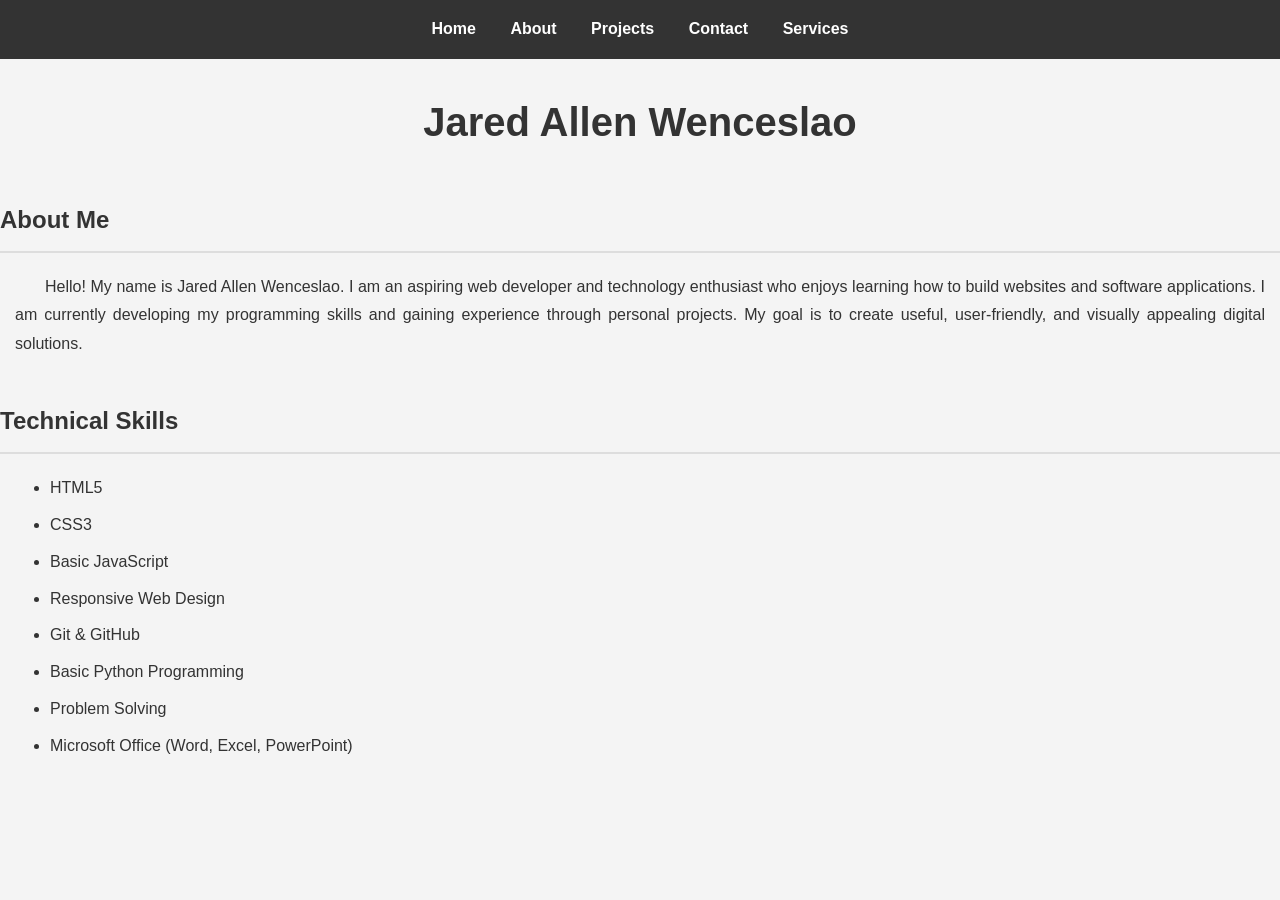
==== index.html @ 2e1726b4 "first first" ====
<!DOCTYPE html>
<html>
<head>
    <title>About Me</title>
    <link rel="stylesheet" href="style.css">
</head>
<body>

    <!-- Navigation Menu -->
    <nav>
        <a href="index.html">Home</a>
        <a href="about.html">About</a>
        <a href="projects.html">Projects</a>
        <a href="contact.html">Contact</a>
        <a href="services.html">Services</a>
    </nav>

    <!-- About Page Content -->
    <h1>Jared Allen Wenceslao</h1>

    <section>
        <h2>About Me</h2>
        <p>
            Hello! My name is Jared Allen Wenceslao. I am an aspiring web developer
            and technology enthusiast who enjoys learning how to build websites and
            software applications. I am currently developing my programming skills
            and gaining experience through personal projects. My goal is to create
            useful, user-friendly, and visually appealing digital solutions.
        </p>
    </section>

    <section>
        <h2>Technical Skills</h2>
        <ul>
            <li>HTML5</li>
            <li>CSS3</li>
            <li>Basic JavaScript</li>
            <li>Responsive Web Design</li>
            <li>Git & GitHub</li>
            <li>Basic Python Programming</li>
            <li>Problem Solving</li>
            <li>Microsoft Office (Word, Excel, PowerPoint)</li>
        </ul>
    </section>

</body>
</html>
---- style.css ----
/* =========================
General Page Styling
========================= */
body {
font-family: Arial, sans-serif;
line-height: 1.8;
margin: 0;
background-color: #f4f4f4;
color: #333;
}

/* =========================
Navigation Bar
========================= */
nav {
background-color: #333;
padding: 15px;
text-align: center;
}

nav a {
color: white;
text-decoration: none;
margin: 0 15px;
font-weight: bold;
}

nav a:hover {
color: #00bfff;
}

/* =========================
Main Content Container
========================= */
.container {
max-width: 1000px;
margin: 40px auto;
padding: 40px 70px;
background-color: white;
border-radius: 12px;
box-shadow: 0 3px 10px rgba(0, 0, 0, 0.1);
}

/* =========================
Headings
========================= */
h1 {
text-align: center;
margin-bottom: 40px;
font-size: 2.5rem;
}

h2 {
margin-top: 40px;
padding-bottom: 10px;
border-bottom: 2px solid #ddd;
}

h3 {
margin-bottom: 10px;
}

/* =========================
Paragraphs
========================= */
p {
text-indent: 30px;
text-align: justify;
margin-left: 15px;
margin-right: 15px;
}

/* =========================
Skills List
========================= */
ul {
padding-left: 50px;
margin-top: 15px;
}

li {
margin-bottom: 8px;
}

/* =========================
Project Cards
========================= */
.project {
background-color: #f9f9f9;
border-left: 5px solid #007bff;
padding: 20px;
margin: 20px 0;
border-radius: 8px;
}

.project p {
margin: 0;
text-indent: 20px;
}

/* =========================
Sections
========================= */
section {
margin-bottom: 40px;
}

.contact-item {
    background-color: #f9f9f9;
    border-left: 5px solid #007bff;
    padding: 15px 20px;
    margin: 20px 0;
    border-radius: 8px;
}

.contact-item a {
    color: #007bff;
    text-decoration: none;
    word-break: break-word;
}

.contact-item a:hover {
    text-decoration: underline;
}
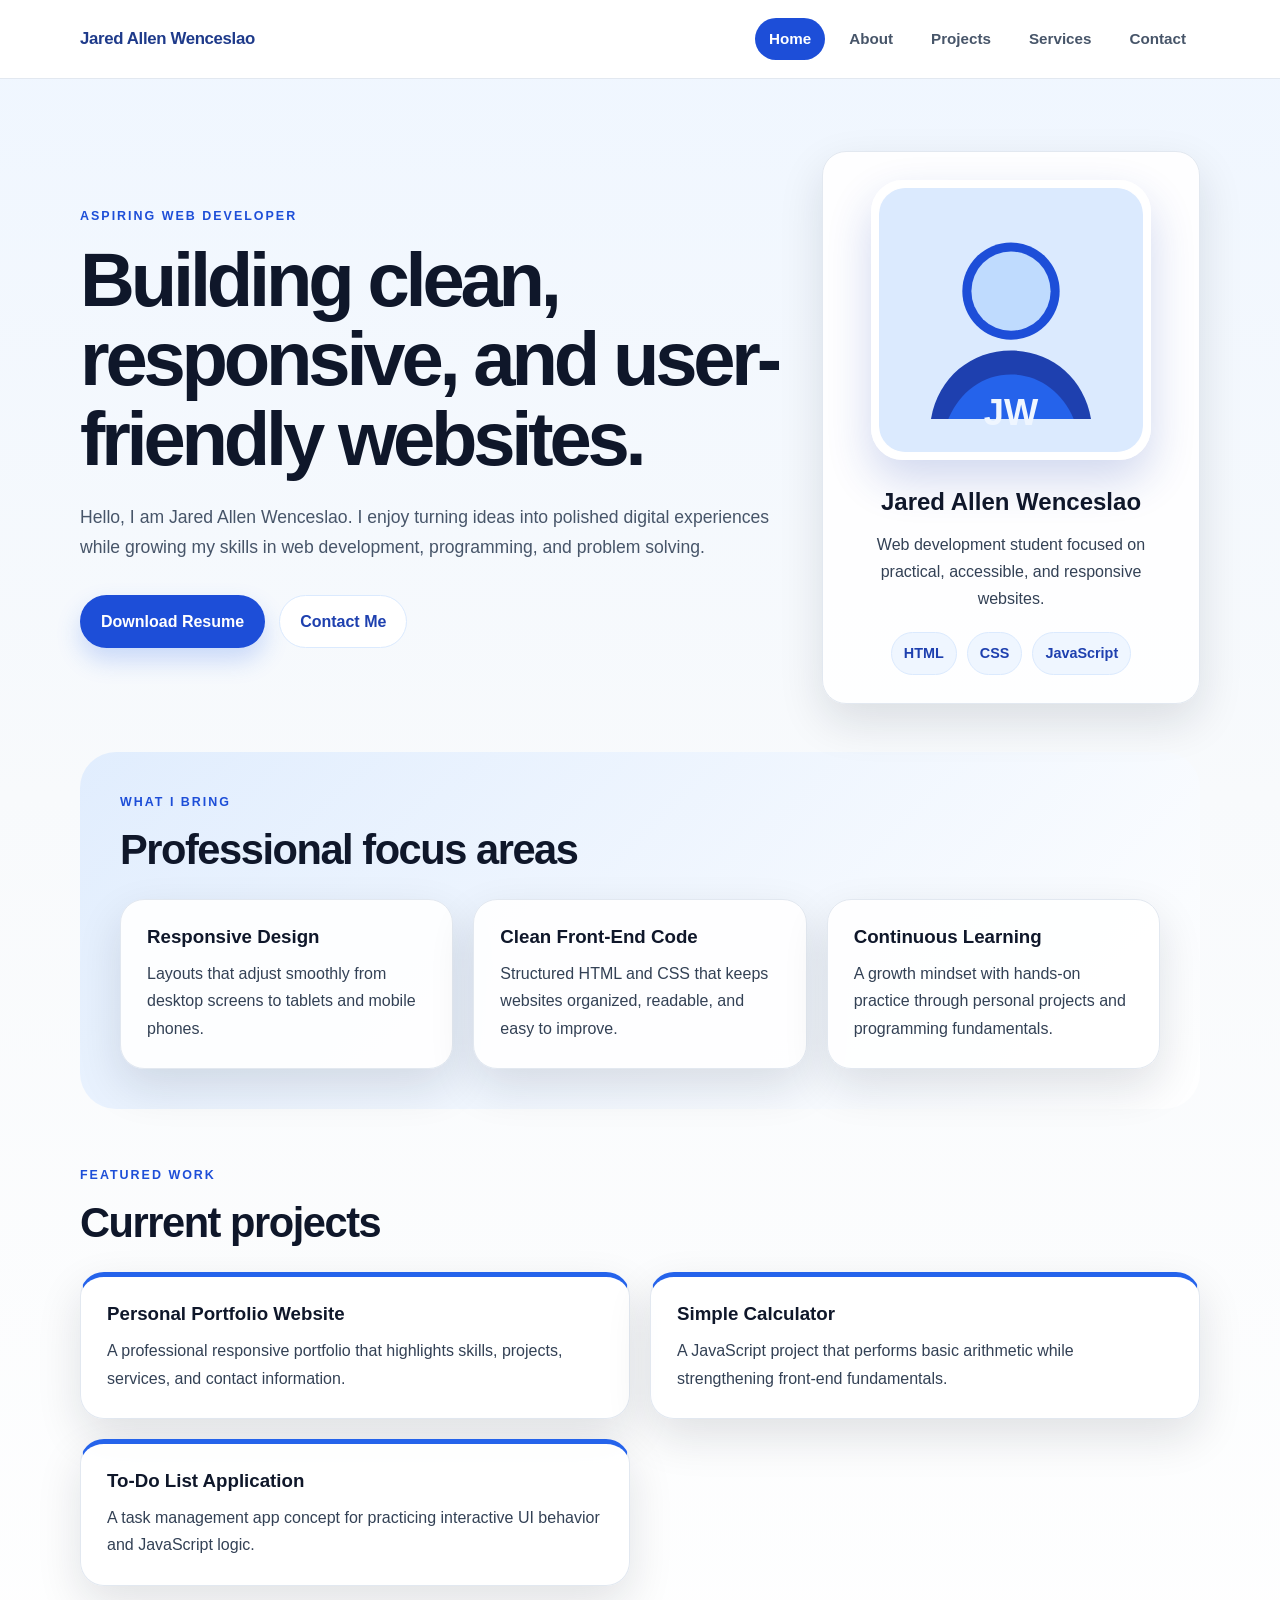
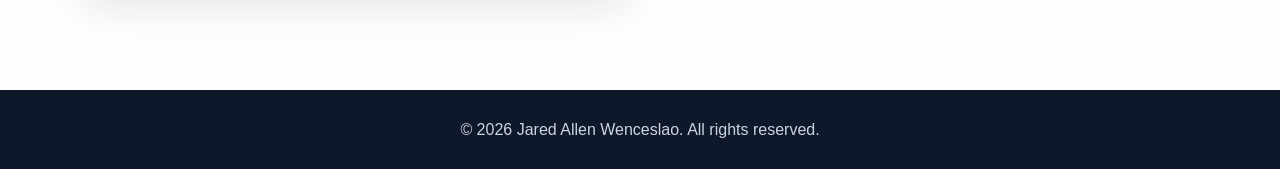
==== commit 0a8aeeb9: "Refresh portfolio with responsive professional design Co-authored-by: HEYITSJALLEN <HEYITSJALLEN@use" ====
--- a/index.html
+++ b/index.html
@@ -1,47 +1,98 @@
 <!DOCTYPE html>
-<html>
+<html lang="en">
 <head>
-    <title>About Me</title>
+    <meta charset="UTF-8">
+    <meta name="viewport" content="width=device-width, initial-scale=1.0">
+    <meta name="description" content="Professional portfolio for Jared Allen Wenceslao, aspiring web developer and technology enthusiast.">
+    <title>Jared Allen Wenceslao | Portfolio</title>
     <link rel="stylesheet" href="style.css">
 </head>
 <body>
+    <header class="site-header">
+        <nav class="navbar" aria-label="Main navigation">
+            <a class="brand" href="index.html">Jared Allen Wenceslao</a>
+            <div class="nav-links">
+                <a class="active" href="index.html">Home</a>
+                <a href="about.html">About</a>
+                <a href="projects.html">Projects</a>
+                <a href="services.html">Services</a>
+                <a href="contact.html">Contact</a>
+            </div>
+        </nav>
+    </header>
 
-    <!-- Navigation Menu -->
-    <nav>
-        <a href="index.html">Home</a>
-        <a href="about.html">About</a>
-        <a href="projects.html">Projects</a>
-        <a href="contact.html">Contact</a>
-        <a href="services.html">Services</a>
-    </nav>
+    <main>
+        <section class="hero">
+            <div class="hero-content">
+                <p class="eyebrow">Aspiring Web Developer</p>
+                <h1>Building clean, responsive, and user-friendly websites.</h1>
+                <p class="hero-copy">
+                    Hello, I am Jared Allen Wenceslao. I enjoy turning ideas into polished digital experiences
+                    while growing my skills in web development, programming, and problem solving.
+                </p>
+                <div class="button-row">
+                    <a class="button primary" href="resume.html" download="Jared-Allen-Wenceslao-Resume.html">Download Resume</a>
+                    <a class="button secondary" href="contact.html">Contact Me</a>
+                </div>
+            </div>
 
-    <!-- About Page Content -->
-    <h1>Jared Allen Wenceslao</h1>
+            <aside class="profile-card" aria-label="Profile summary">
+                <img class="profile-photo" src="profile-photo.svg" alt="Portrait of Jared Allen Wenceslao">
+                <h2>Jared Allen Wenceslao</h2>
+                <p>Web development student focused on practical, accessible, and responsive websites.</p>
+                <div class="profile-tags">
+                    <span>HTML</span>
+                    <span>CSS</span>
+                    <span>JavaScript</span>
+                </div>
+            </aside>
+        </section>
 
-    <section>
-        <h2>About Me</h2>
-        <p>
-            Hello! My name is Jared Allen Wenceslao. I am an aspiring web developer
-            and technology enthusiast who enjoys learning how to build websites and
-            software applications. I am currently developing my programming skills
-            and gaining experience through personal projects. My goal is to create
-            useful, user-friendly, and visually appealing digital solutions.
-        </p>
-    </section>
+        <section class="section section-light">
+            <div class="section-heading">
+                <p class="eyebrow">What I bring</p>
+                <h2>Professional focus areas</h2>
+            </div>
+            <div class="feature-grid">
+                <article class="feature-card">
+                    <h3>Responsive Design</h3>
+                    <p>Layouts that adjust smoothly from desktop screens to tablets and mobile phones.</p>
+                </article>
+                <article class="feature-card">
+                    <h3>Clean Front-End Code</h3>
+                    <p>Structured HTML and CSS that keeps websites organized, readable, and easy to improve.</p>
+                </article>
+                <article class="feature-card">
+                    <h3>Continuous Learning</h3>
+                    <p>A growth mindset with hands-on practice through personal projects and programming fundamentals.</p>
+                </article>
+            </div>
+        </section>
 
-    <section>
-        <h2>Technical Skills</h2>
-        <ul>
-            <li>HTML5</li>
-            <li>CSS3</li>
-            <li>Basic JavaScript</li>
-            <li>Responsive Web Design</li>
-            <li>Git & GitHub</li>
-            <li>Basic Python Programming</li>
-            <li>Problem Solving</li>
-            <li>Microsoft Office (Word, Excel, PowerPoint)</li>
-        </ul>
-    </section>
+        <section class="section">
+            <div class="section-heading">
+                <p class="eyebrow">Featured work</p>
+                <h2>Current projects</h2>
+            </div>
+            <div class="card-grid">
+                <article class="project-card">
+                    <h3>Personal Portfolio Website</h3>
+                    <p>A professional responsive portfolio that highlights skills, projects, services, and contact information.</p>
+                </article>
+                <article class="project-card">
+                    <h3>Simple Calculator</h3>
+                    <p>A JavaScript project that performs basic arithmetic while strengthening front-end fundamentals.</p>
+                </article>
+                <article class="project-card">
+                    <h3>To-Do List Application</h3>
+                    <p>A task management app concept for practicing interactive UI behavior and JavaScript logic.</p>
+                </article>
+            </div>
+        </section>
+    </main>
 
+    <footer class="site-footer">
+        <p>&copy; 2026 Jared Allen Wenceslao. All rights reserved.</p>
+    </footer>
 </body>
 </html>
--- a/style.css
+++ b/style.css
@@ -1,124 +1,544 @@
-/* =========================
-General Page Styling
-========================= */
+:root {
+    --blue-950: #0f172a;
+    --blue-900: #1e3a8a;
+    --blue-800: #1e40af;
+    --blue-700: #1d4ed8;
+    --blue-600: #2563eb;
+    --blue-100: #dbeafe;
+    --blue-50: #eff6ff;
+    --slate-700: #334155;
+    --slate-600: #475569;
+    --slate-200: #e2e8f0;
+    --white: #ffffff;
+    --shadow: 0 18px 45px rgba(15, 23, 42, 0.12);
+    --radius: 24px;
+}
+
+* {
+    box-sizing: border-box;
+}
+
+html {
+    scroll-behavior: smooth;
+}
+
 body {
-font-family: Arial, sans-serif;
-line-height: 1.8;
-margin: 0;
-background-color: #f4f4f4;
-color: #333;
-}
-
-/* =========================
-Navigation Bar
-========================= */
-nav {
-background-color: #333;
-padding: 15px;
-text-align: center;
-}
-
-nav a {
-color: white;
-text-decoration: none;
-margin: 0 15px;
-font-weight: bold;
-}
-
-nav a:hover {
-color: #00bfff;
-}
-
-/* =========================
-Main Content Container
-========================= */
-.container {
-max-width: 1000px;
-margin: 40px auto;
-padding: 40px 70px;
-background-color: white;
-border-radius: 12px;
-box-shadow: 0 3px 10px rgba(0, 0, 0, 0.1);
-}
-
-/* =========================
-Headings
-========================= */
-h1 {
-text-align: center;
-margin-bottom: 40px;
-font-size: 2.5rem;
-}
-
-h2 {
-margin-top: 40px;
-padding-bottom: 10px;
-border-bottom: 2px solid #ddd;
-}
-
-h3 {
-margin-bottom: 10px;
-}
-
-/* =========================
-Paragraphs
-========================= */
-p {
-text-indent: 30px;
-text-align: justify;
-margin-left: 15px;
-margin-right: 15px;
-}
-
-/* =========================
-Skills List
-========================= */
-ul {
-padding-left: 50px;
-margin-top: 15px;
-}
-
-li {
-margin-bottom: 8px;
-}
-
-/* =========================
-Project Cards
-========================= */
-.project {
-background-color: #f9f9f9;
-border-left: 5px solid #007bff;
-padding: 20px;
-margin: 20px 0;
-border-radius: 8px;
-}
-
-.project p {
-margin: 0;
-text-indent: 20px;
-}
-
-/* =========================
-Sections
-========================= */
-section {
-margin-bottom: 40px;
-}
-
+    margin: 0;
+    font-family: Arial, Helvetica, sans-serif;
+    line-height: 1.7;
+    color: var(--slate-700);
+    background: linear-gradient(180deg, var(--blue-50) 0%, #f8fafc 45%, var(--white) 100%);
+}
+
+a {
+    color: inherit;
+}
+
+img {
+    display: block;
+    max-width: 100%;
+}
+
+.site-header {
+    position: sticky;
+    top: 0;
+    z-index: 10;
+    background: rgba(255, 255, 255, 0.95);
+    border-bottom: 1px solid var(--slate-200);
+    backdrop-filter: blur(12px);
+}
+
+.navbar {
+    display: flex;
+    align-items: center;
+    justify-content: space-between;
+    gap: 24px;
+    width: min(1120px, calc(100% - 32px));
+    margin: 0 auto;
+    padding: 18px 0;
+}
+
+.brand {
+    color: var(--blue-900);
+    font-size: 1.05rem;
+    font-weight: 800;
+    letter-spacing: -0.02em;
+    text-decoration: none;
+}
+
+.nav-links {
+    display: flex;
+    align-items: center;
+    justify-content: flex-end;
+    flex-wrap: wrap;
+    gap: 10px;
+}
+
+.nav-links a {
+    color: var(--slate-600);
+    border-radius: 999px;
+    font-size: 0.95rem;
+    font-weight: 700;
+    padding: 8px 14px;
+    text-decoration: none;
+    transition: 0.2s ease;
+}
+
+.nav-links a:hover,
+.nav-links a.active {
+    color: var(--white);
+    background: var(--blue-700);
+}
+
+.hero,
+.page-shell,
+.section {
+    width: min(1120px, calc(100% - 32px));
+    margin: 0 auto;
+}
+
+.hero {
+    display: grid;
+    grid-template-columns: minmax(0, 1.3fr) minmax(280px, 0.7fr);
+    align-items: center;
+    gap: 40px;
+    padding: 72px 0 48px;
+}
+
+.hero-content h1,
+.page-hero h1 {
+    color: var(--blue-950);
+    font-size: clamp(2.2rem, 6vw, 4.75rem);
+    line-height: 1.05;
+    letter-spacing: -0.055em;
+    margin: 0;
+}
+
+.hero-copy,
+.page-hero p {
+    max-width: 720px;
+    color: var(--slate-600);
+    font-size: 1.1rem;
+    margin: 24px 0 0;
+}
+
+.eyebrow {
+    color: var(--blue-700);
+    font-size: 0.78rem;
+    font-weight: 800;
+    letter-spacing: 0.16em;
+    margin: 0 0 12px;
+    text-transform: uppercase;
+}
+
+.button-row {
+    display: flex;
+    flex-wrap: wrap;
+    gap: 14px;
+    margin-top: 32px;
+}
+
+.button {
+    display: inline-flex;
+    align-items: center;
+    justify-content: center;
+    min-height: 48px;
+    border: 1px solid transparent;
+    border-radius: 999px;
+    font-weight: 800;
+    padding: 12px 20px;
+    text-decoration: none;
+    transition: transform 0.2s ease, box-shadow 0.2s ease, background 0.2s ease;
+}
+
+.button:hover {
+    transform: translateY(-2px);
+}
+
+.button.primary {
+    color: var(--white);
+    background: var(--blue-700);
+    box-shadow: 0 12px 24px rgba(37, 99, 235, 0.22);
+}
+
+.button.primary:hover {
+    background: var(--blue-800);
+}
+
+.button.secondary {
+    color: var(--blue-800);
+    background: var(--white);
+    border-color: var(--blue-100);
+}
+
+.profile-card,
+.content-card,
+.feature-card,
+.project-card,
+.contact-item,
+.cta-band,
+.resume-document {
+    background: rgba(255, 255, 255, 0.92);
+    border: 1px solid var(--slate-200);
+    border-radius: var(--radius);
+    box-shadow: var(--shadow);
+}
+
+.profile-card {
+    padding: 28px;
+    text-align: center;
+}
+
+.profile-photo {
+    width: min(280px, 80vw);
+    aspect-ratio: 1;
+    object-fit: cover;
+    border: 8px solid var(--white);
+    border-radius: 32px;
+    box-shadow: 0 20px 45px rgba(30, 64, 175, 0.2);
+    margin: 0 auto 22px;
+}
+
+.profile-card h2 {
+    color: var(--blue-950);
+    font-size: 1.5rem;
+    margin: 0 0 8px;
+}
+
+.profile-card p {
+    margin: 0;
+}
+
+.profile-tags,
+.skills-grid {
+    display: flex;
+    flex-wrap: wrap;
+    gap: 10px;
+}
+
+.profile-tags {
+    justify-content: center;
+    margin-top: 20px;
+}
+
+.profile-tags span,
+.skills-grid span {
+    color: var(--blue-800);
+    background: var(--blue-50);
+    border: 1px solid var(--blue-100);
+    border-radius: 999px;
+    font-size: 0.9rem;
+    font-weight: 800;
+    padding: 8px 12px;
+}
+
+.section {
+    padding: 56px 0;
+}
+
+.section-light {
+    background: linear-gradient(135deg, rgba(219, 234, 254, 0.8), rgba(255, 255, 255, 0.92));
+    border-radius: 36px;
+    padding: 40px;
+}
+
+.section-heading {
+    max-width: 720px;
+    margin-bottom: 24px;
+}
+
+.section-heading h2,
+.content-card h2,
+.feature-card h2,
+.feature-card h3,
+.project-card h2,
+.project-card h3,
+.contact-item h2,
+.cta-band h2,
+.resume-document h2,
+.resume-document h3 {
+    color: var(--blue-950);
+    line-height: 1.2;
+    margin: 0 0 12px;
+}
+
+.section-heading h2 {
+    font-size: clamp(1.8rem, 4vw, 2.6rem);
+    letter-spacing: -0.035em;
+}
+
+.feature-grid,
+.card-grid,
+.contact-grid {
+    display: grid;
+    grid-template-columns: repeat(3, minmax(0, 1fr));
+    gap: 20px;
+}
+
+.card-grid {
+    grid-template-columns: repeat(2, minmax(0, 1fr));
+}
+
+.feature-card,
+.project-card,
 .contact-item {
-    background-color: #f9f9f9;
-    border-left: 5px solid #007bff;
-    padding: 15px 20px;
-    margin: 20px 0;
-    border-radius: 8px;
+    padding: 26px;
+}
+
+.feature-card p,
+.project-card p,
+.contact-item p,
+.content-card p,
+.resume-document p {
+    margin: 0;
+}
+
+.project-card {
+    border-top: 5px solid var(--blue-600);
+}
+
+.project-meta,
+.contact-label {
+    color: var(--blue-700);
+    display: block;
+    font-size: 0.78rem;
+    font-weight: 800;
+    letter-spacing: 0.12em;
+    margin: 0 0 10px;
+    text-transform: uppercase;
+}
+
+.page-shell {
+    padding: 56px 0;
+}
+
+.page-hero {
+    margin-bottom: 32px;
+}
+
+.content-card {
+    padding: 34px;
+    margin: 32px 0;
+}
+
+.two-column {
+    display: grid;
+    grid-template-columns: minmax(0, 1.2fr) minmax(260px, 0.8fr);
+    gap: 28px;
+}
+
+.highlight-panel {
+    background: var(--blue-50);
+    border-radius: 20px;
+    padding: 24px;
+}
+
+.highlight-panel .button {
+    margin-top: 20px;
+}
+
+.skills-grid {
+    align-items: center;
+}
+
+.cta-band {
+    display: flex;
+    align-items: center;
+    justify-content: space-between;
+    gap: 24px;
+    padding: 34px;
+    margin-top: 34px;
+}
+
+.contact-grid {
+    grid-template-columns: repeat(2, minmax(0, 1fr));
 }
 
 .contact-item a {
-    color: #007bff;
+    color: var(--blue-700);
+    font-weight: 800;
+    overflow-wrap: anywhere;
     text-decoration: none;
-    word-break: break-word;
 }
 
 .contact-item a:hover {
     text-decoration: underline;
+}
+
+.site-footer {
+    color: #cbd5e1;
+    background: var(--blue-950);
+    margin-top: 48px;
+    padding: 26px 16px;
+    text-align: center;
+}
+
+.site-footer p {
+    margin: 0;
+}
+
+.resume-page {
+    background: #e5e7eb;
+    padding: 32px 16px;
+}
+
+.resume-document {
+    max-width: 900px;
+    margin: 0 auto;
+    padding: 48px;
+}
+
+.resume-header {
+    display: flex;
+    align-items: flex-start;
+    justify-content: space-between;
+    gap: 24px;
+    border-bottom: 3px solid var(--blue-700);
+    padding-bottom: 24px;
+    margin-bottom: 28px;
+}
+
+.resume-header h1 {
+    color: var(--blue-950);
+    font-size: clamp(2rem, 4vw, 3rem);
+    line-height: 1;
+    margin: 0 0 8px;
+}
+
+.resume-header p {
+    color: var(--blue-700);
+    font-weight: 800;
+}
+
+.resume-contact {
+    display: grid;
+    gap: 6px;
+    font-size: 0.94rem;
+    text-align: right;
+}
+
+.resume-contact a {
+    color: var(--blue-800);
+    text-decoration: none;
+}
+
+.resume-document section {
+    margin-top: 26px;
+}
+
+.resume-list {
+    margin: 0;
+    padding-left: 20px;
+}
+
+.resume-list li {
+    margin-bottom: 8px;
+}
+
+:focus-visible {
+    outline: 3px solid var(--blue-600);
+    outline-offset: 3px;
+}
+
+@media (max-width: 900px) {
+    .navbar,
+    .hero,
+    .two-column,
+    .resume-header {
+        grid-template-columns: 1fr;
+    }
+
+    .navbar {
+        align-items: flex-start;
+        flex-direction: column;
+    }
+
+    .nav-links {
+        justify-content: flex-start;
+    }
+
+    .hero {
+        padding-top: 48px;
+    }
+
+    .feature-grid,
+    .card-grid,
+    .contact-grid {
+        grid-template-columns: 1fr;
+    }
+
+    .cta-band {
+        align-items: flex-start;
+        flex-direction: column;
+    }
+
+    .resume-contact {
+        text-align: left;
+    }
+}
+
+@media (max-width: 600px) {
+    .navbar,
+    .hero,
+    .page-shell,
+    .section {
+        width: min(100% - 24px, 1120px);
+    }
+
+    .nav-links a {
+        padding: 7px 10px;
+    }
+
+    .hero {
+        gap: 26px;
+    }
+
+    .button-row,
+    .button {
+        width: 100%;
+    }
+
+    .section-light,
+    .content-card,
+    .feature-card,
+    .project-card,
+    .contact-item,
+    .cta-band,
+    .resume-document {
+        border-radius: 18px;
+        padding: 22px;
+    }
+
+    .profile-card {
+        padding: 22px;
+    }
+
+    .profile-photo {
+        border-radius: 22px;
+    }
+
+    .resume-page {
+        padding: 12px;
+    }
+}
+
+@media print {
+    body,
+    .resume-page {
+        background: var(--white);
+        color: #111827;
+        padding: 0;
+    }
+
+    .resume-document {
+        border: 0;
+        border-radius: 0;
+        box-shadow: none;
+        max-width: none;
+        padding: 0;
+    }
+
+    a {
+        color: #111827;
+    }
 }
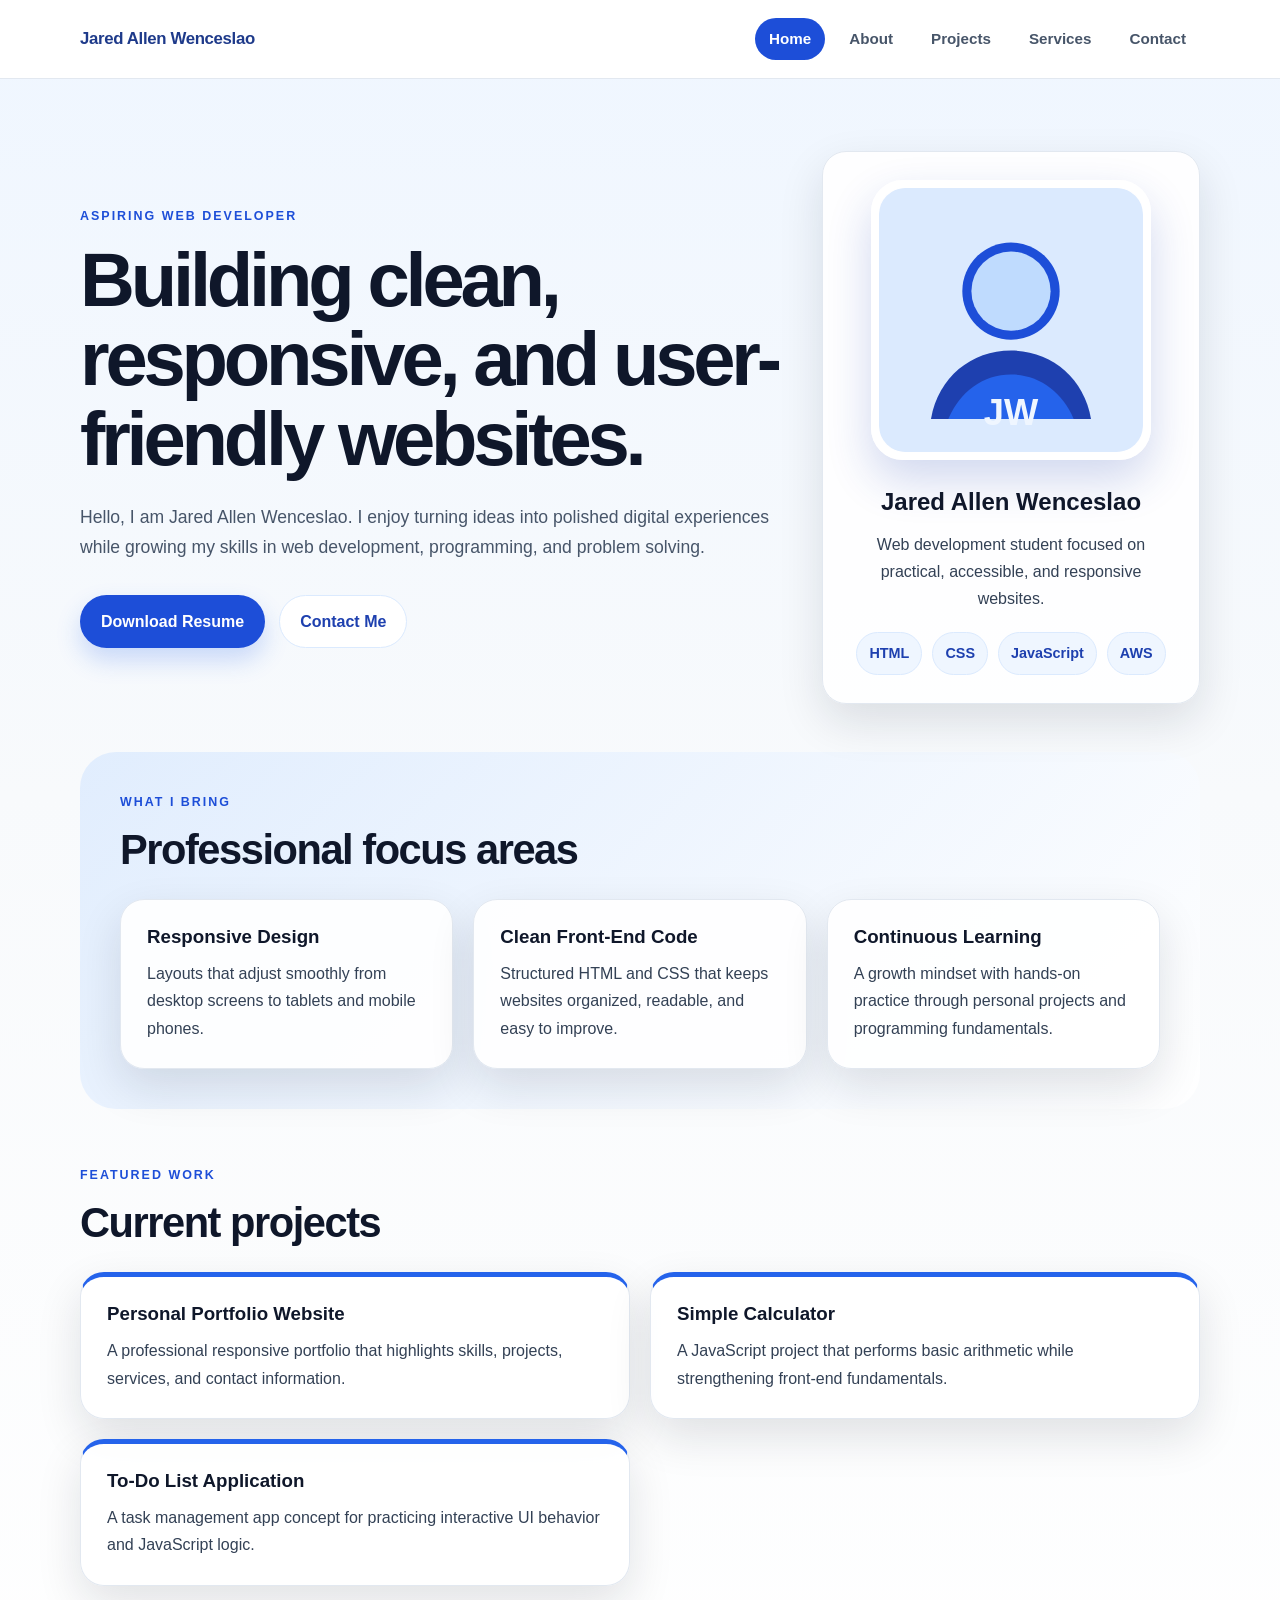
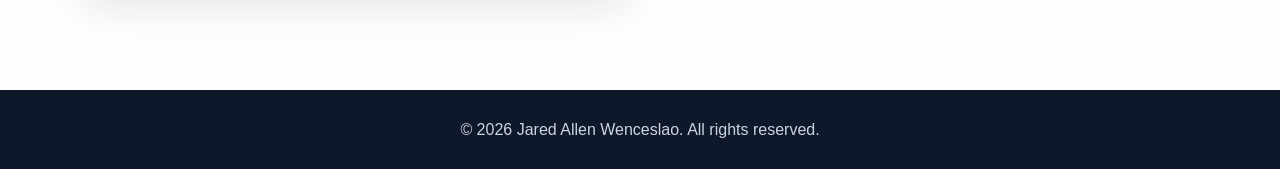
==== commit d4bbcd03: "updated some resume links and added some span" ====
--- a/index.html
+++ b/index.html
@@ -44,6 +44,7 @@
                     <span>HTML</span>
                     <span>CSS</span>
                     <span>JavaScript</span>
+                    <span>AWS</span>
                 </div>
             </aside>
         </section>
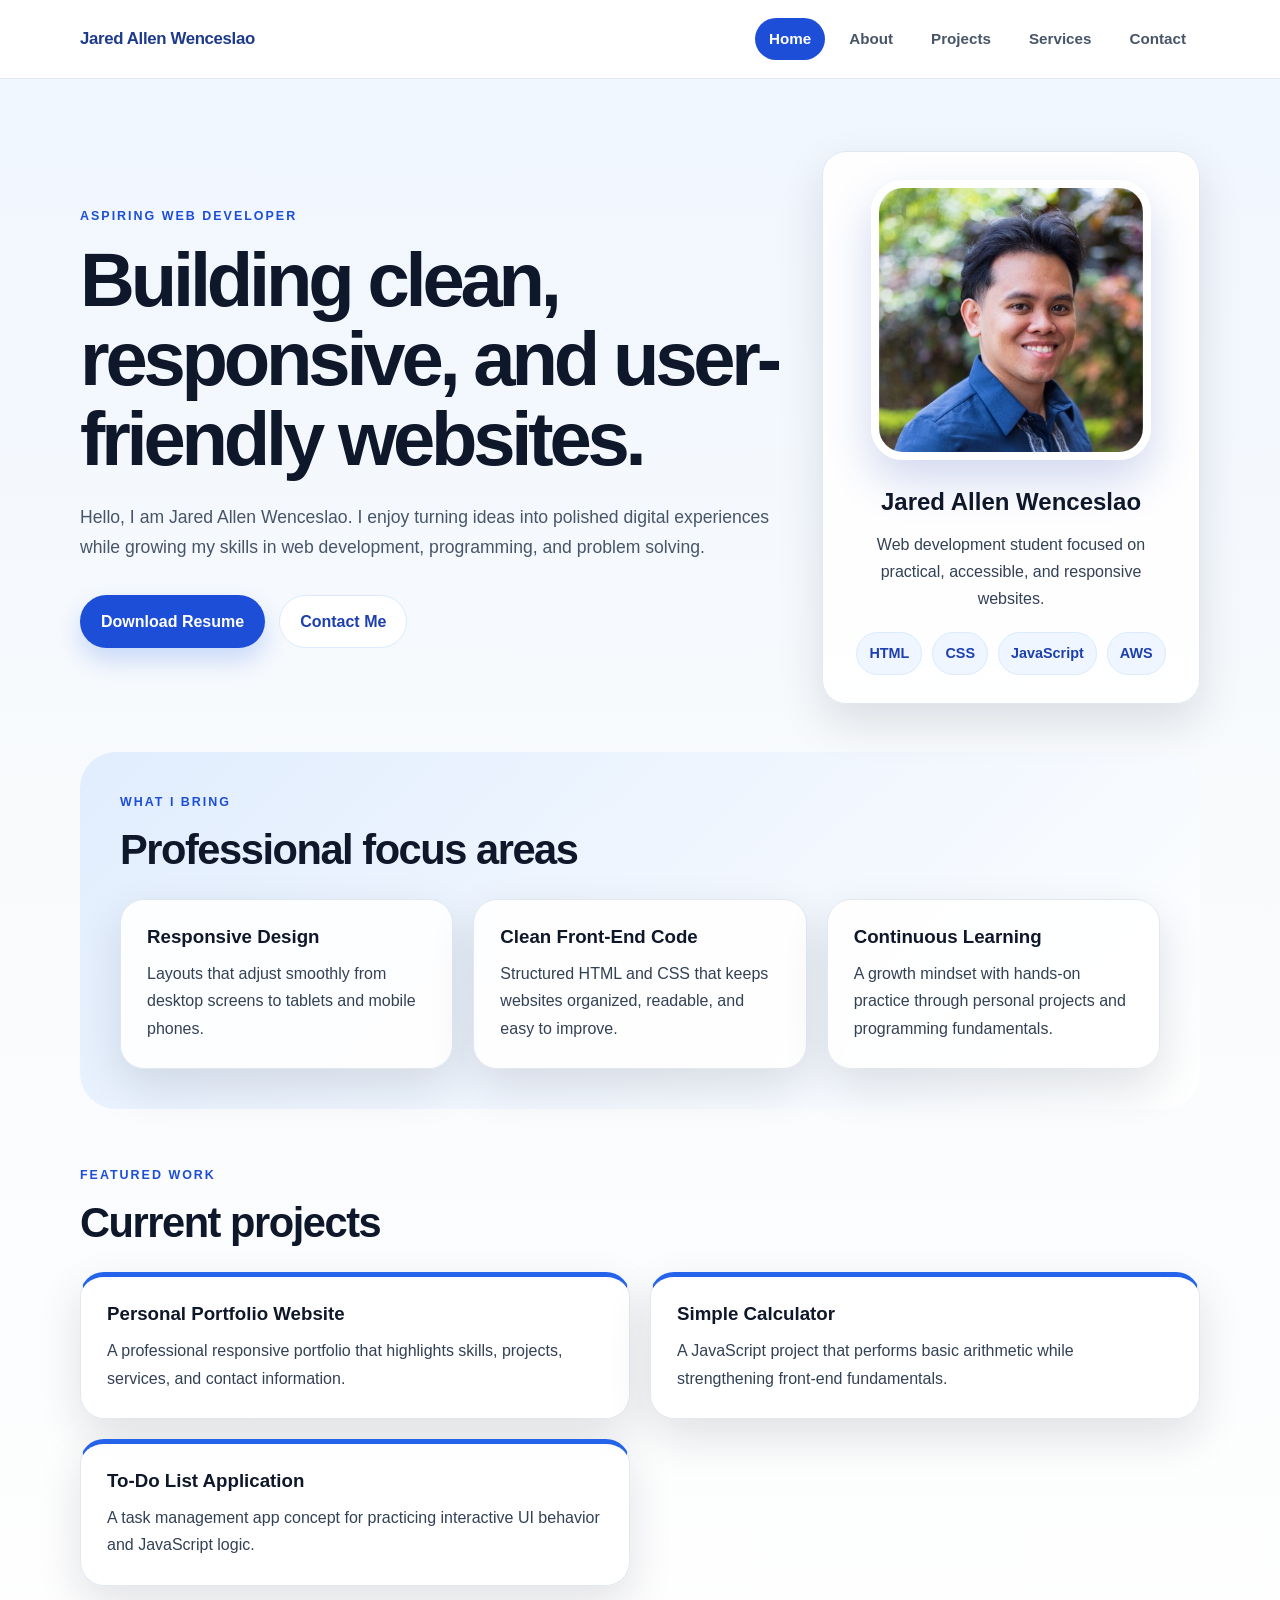
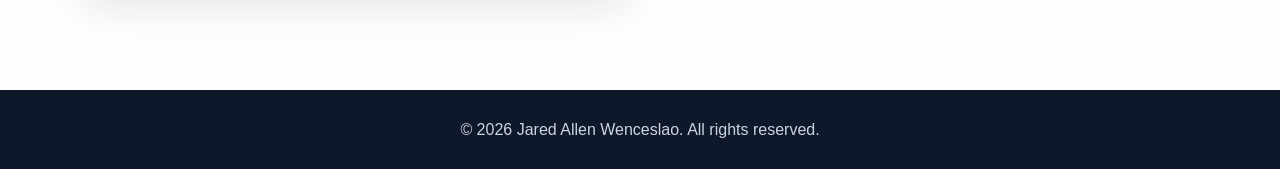
==== commit 883e304c: "update in resume and picture" ====
--- a/index.html
+++ b/index.html
@@ -31,13 +31,13 @@
                     while growing my skills in web development, programming, and problem solving.
                 </p>
                 <div class="button-row">
-                    <a class="button primary" href="resume.html" download="Jared-Allen-Wenceslao-Resume.html">Download Resume</a>
+                    <a class="button primary" href="Resume - Jared Allen Wenceslao.pdf" download="Jared-Allen-Wenceslao-Resume.html">Download Resume</a>
                     <a class="button secondary" href="contact.html">Contact Me</a>
                 </div>
             </div>
 
             <aside class="profile-card" aria-label="Profile summary">
-                <img class="profile-photo" src="profile-photo.svg" alt="Portrait of Jared Allen Wenceslao">
+                <img class="profile-photo" src="profilepic.jpg" alt="Portrait of Jared Allen Wenceslao">
                 <h2>Jared Allen Wenceslao</h2>
                 <p>Web development student focused on practical, accessible, and responsive websites.</p>
                 <div class="profile-tags">
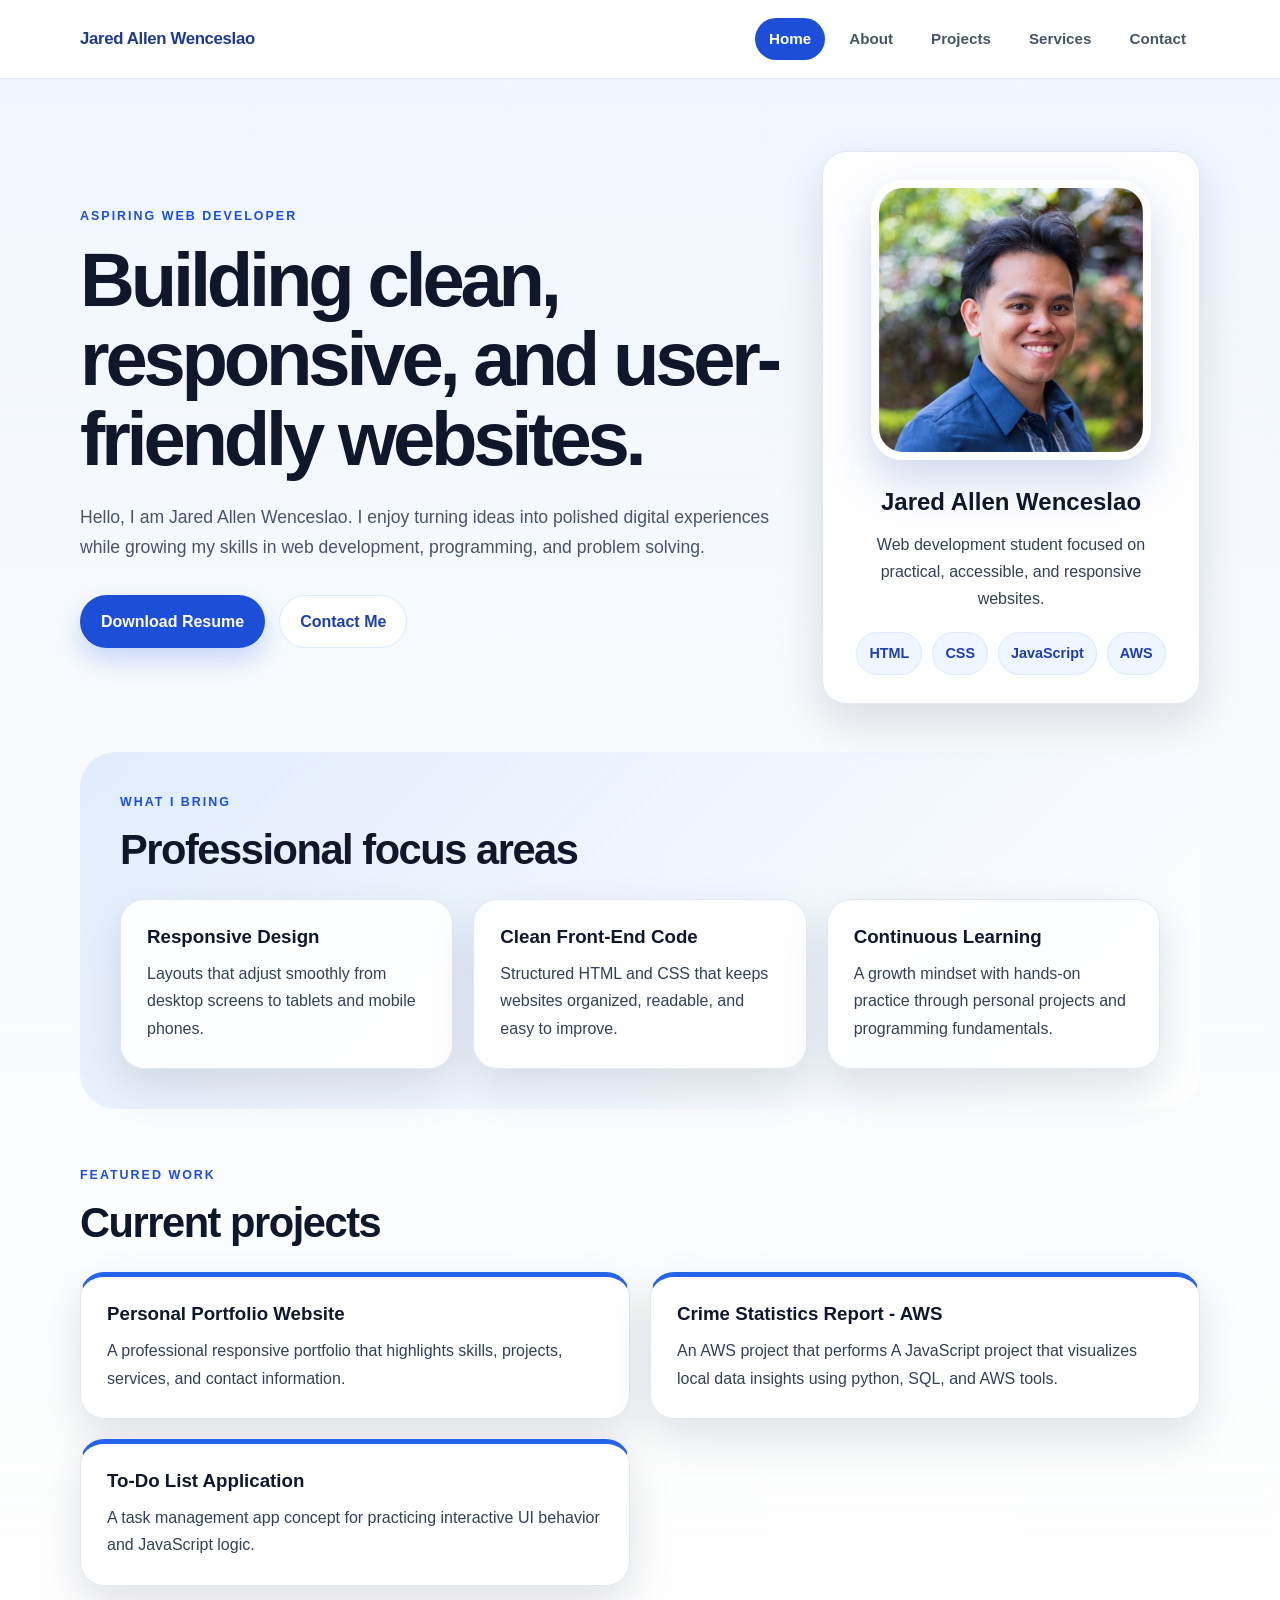
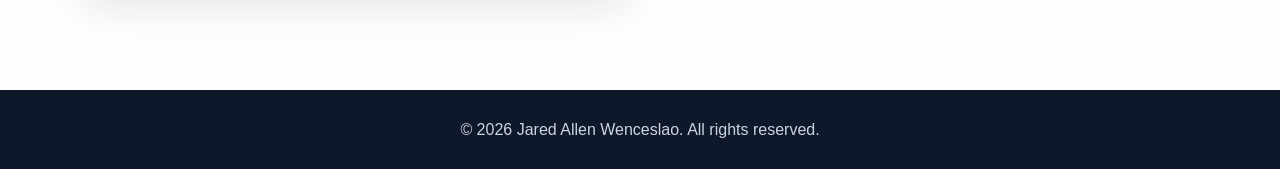
==== commit 6dc1a815: "updated some projects thatI have made" ====
--- a/index.html
+++ b/index.html
@@ -31,13 +31,13 @@
                     while growing my skills in web development, programming, and problem solving.
                 </p>
                 <div class="button-row">
-                    <a class="button primary" href="Resume - Jared Allen Wenceslao.pdf" download="Jared-Allen-Wenceslao-Resume.html">Download Resume</a>
+                    <a class="button primary" href="Resume - Jared Allen Wenceslao.pdf" download="Resume - Jared Allen Wenceslao.pdf">Download Resume</a>
                     <a class="button secondary" href="contact.html">Contact Me</a>
                 </div>
             </div>
 
             <aside class="profile-card" aria-label="Profile summary">
-                <img class="profile-photo" src="profilepic.jpg" alt="Portrait of Jared Allen Wenceslao">
+                <img class="profile-photo" src="profilepic.jpg" alt="My portrait">
                 <h2>Jared Allen Wenceslao</h2>
                 <p>Web development student focused on practical, accessible, and responsive websites.</p>
                 <div class="profile-tags">
@@ -81,8 +81,8 @@
                     <p>A professional responsive portfolio that highlights skills, projects, services, and contact information.</p>
                 </article>
                 <article class="project-card">
-                    <h3>Simple Calculator</h3>
-                    <p>A JavaScript project that performs basic arithmetic while strengthening front-end fundamentals.</p>
+                    <h3>Crime Statistics Report - AWS</h3>
+                    <p>An AWS project that performs A JavaScript project that visualizes local data insights using python, SQL, and AWS tools.</p>
                 </article>
                 <article class="project-card">
                     <h3>To-Do List Application</h3>
